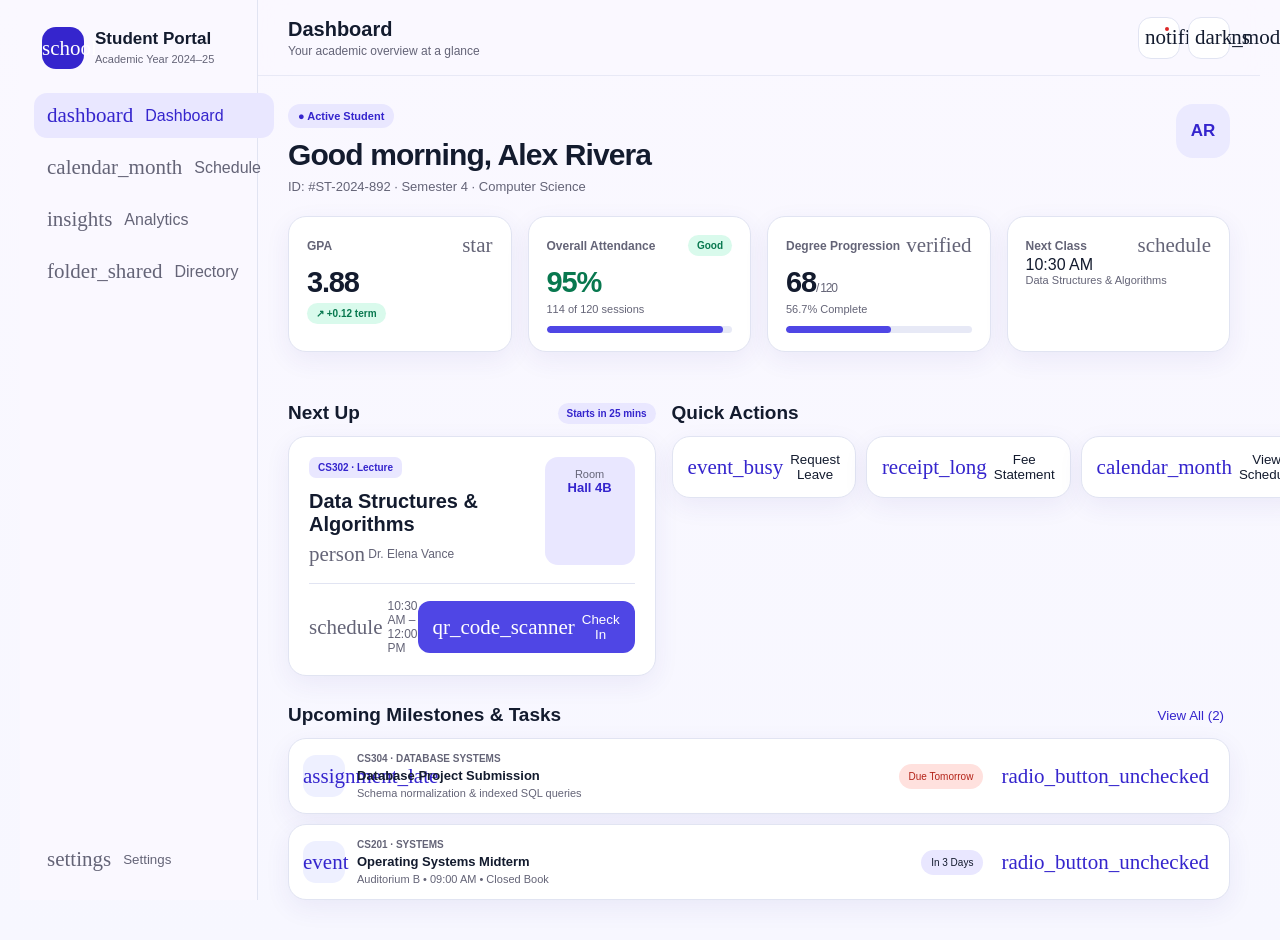
==== index.html @ 6d5fcc95 "Add root entry point for student portal" ====
<!DOCTYPE html><html lang="en"><head><meta charset="UTF-8"><meta name="viewport" content="width=device-width,initial-scale=1.0"><meta http-equiv="refresh" content="0; url=student-portal/dashboard/dashboard.html"><title>Student Management Portal</title></head><body><p>Opening Student Management Portal… <a href="student-portal/dashboard/dashboard.html">Open Dashboard</a></p></body></html>
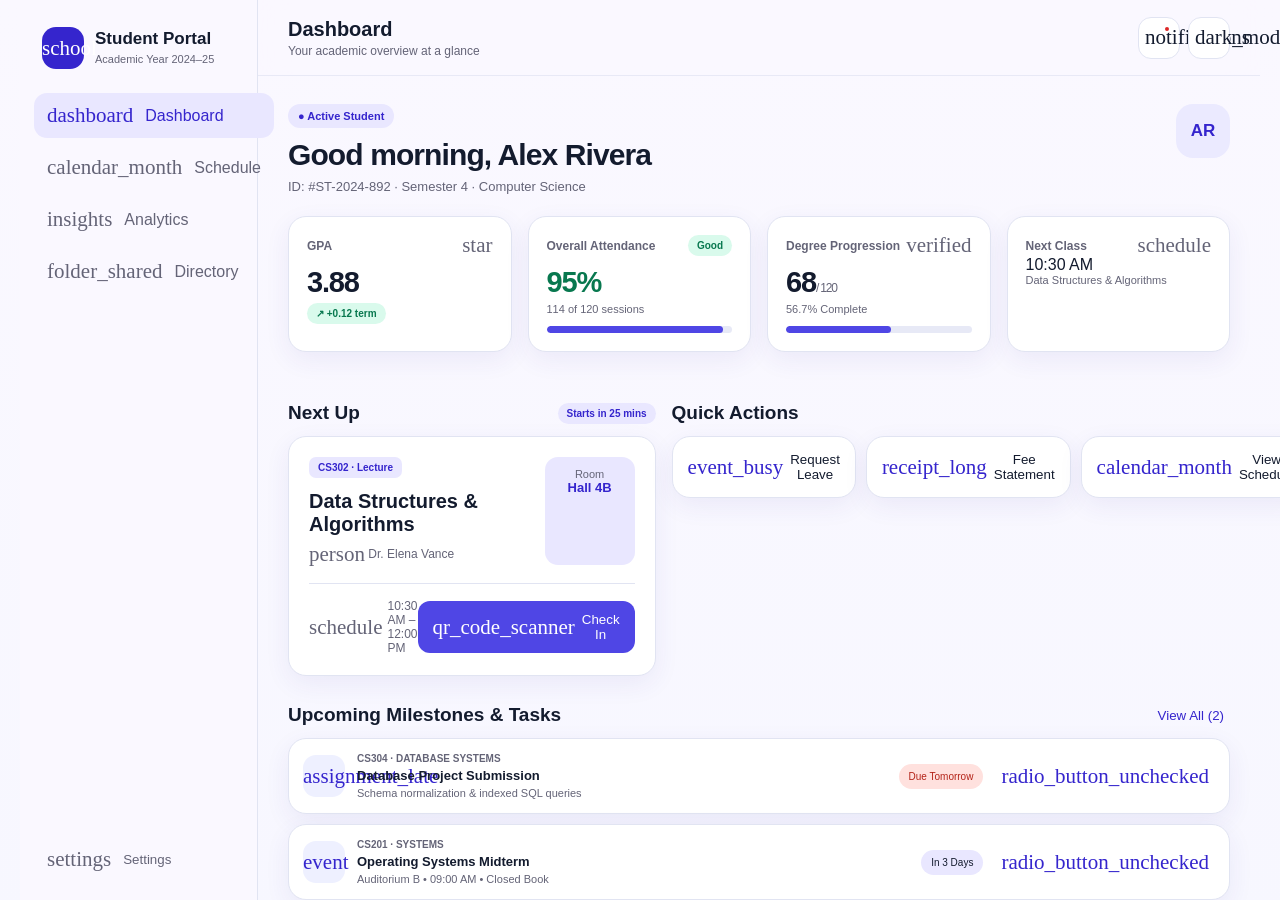
==== commit bbe8bc5b: "Update index.html" ====
--- a/index.html
+++ b/index.html
@@ -1 +1 @@
-<!DOCTYPE html><html lang="en"><head><meta charset="UTF-8"><meta name="viewport" content="width=device-width,initial-scale=1.0"><meta http-equiv="refresh" content="0; url=student-portal/dashboard/dashboard.html"><title>Student Management Portal</title></head><body><p>Opening Student Management Portal… <a href="student-portal/dashboard/dashboard.html">Open Dashboard</a></p></body></html>+<!DOCTYPE html><html lang="en"><head><meta charset="UTF-8"><meta name="viewport" content="width=device-width,initial-scale=1.0"><meta http-equiv="refresh" content="0; url=student-portal/dashboard/dashboard.html"><title>Student Management Portal</title></head><body><p>Opening Student Management Portal… <a href="student-portal/dashboard/dashboard.html">Open Dashboard</a></p></body></html> 
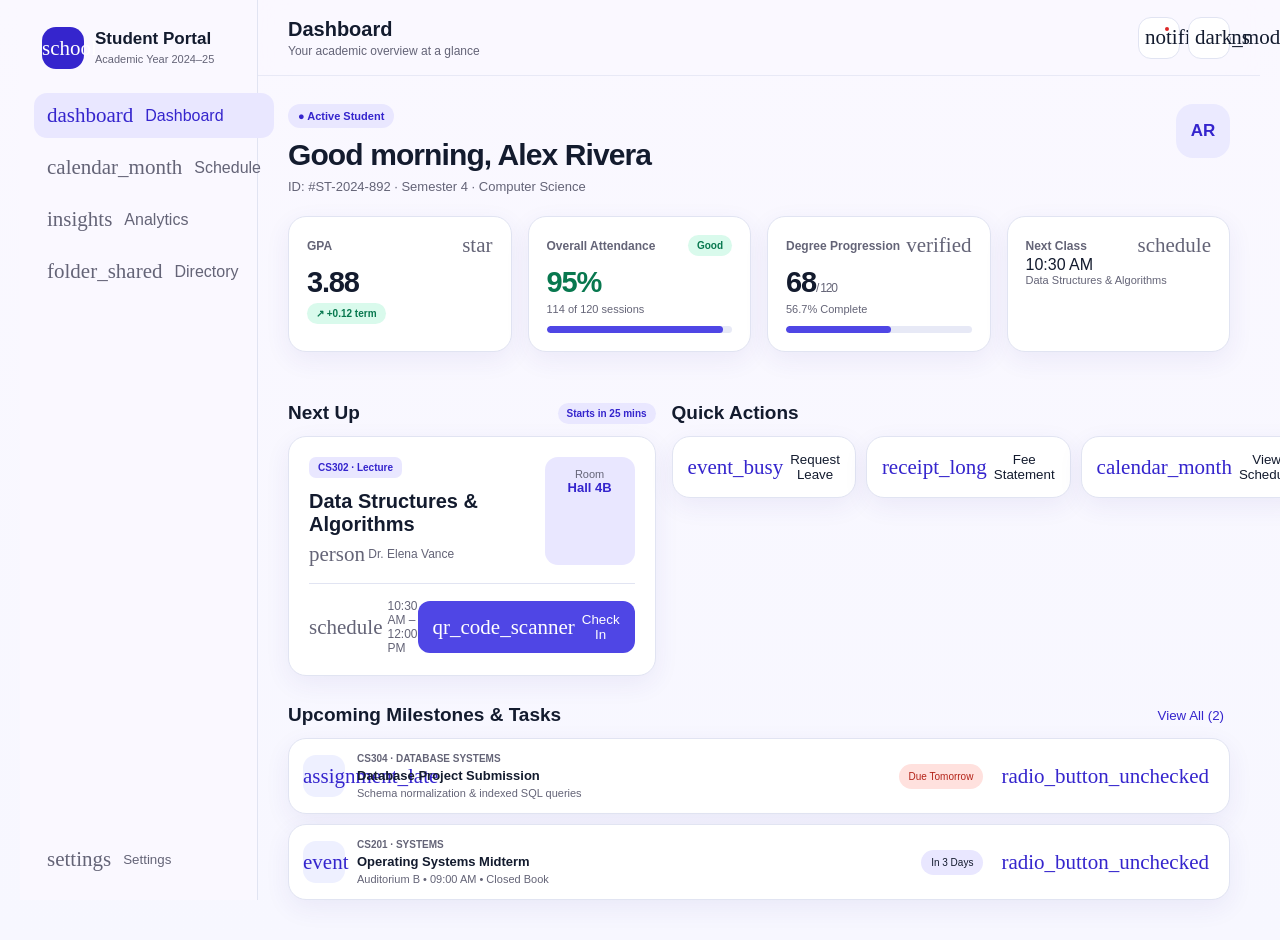
==== commit 0f7dbe5f: "Update index.html" ====
--- a/index.html
+++ b/index.html
@@ -1 +1 @@
-<!DOCTYPE html><html lang="en"><head><meta charset="UTF-8"><meta name="viewport" content="width=device-width,initial-scale=1.0"><meta http-equiv="refresh" content="0; url=student-portal/dashboard/dashboard.html"><title>Student Management Portal</title></head><body><p>Opening Student Management Portal… <a href="student-portal/dashboard/dashboard.html">Open Dashboard</a></p></body></html> +<!DOCTYPE html><html lang="en"><head><meta charset="UTF-8"><meta name="viewport" content="width=device-width,initial-scale=1.0"><meta http-equiv="refresh" content="0; url=student-portal/dashboard/dashboard.html"><title>Student Management Portal</title></head><body><p>Opening Student Management Portal… <a href="student-portal/dashboard/dashboard.html">Open Dashboard</a></p></body></html>
